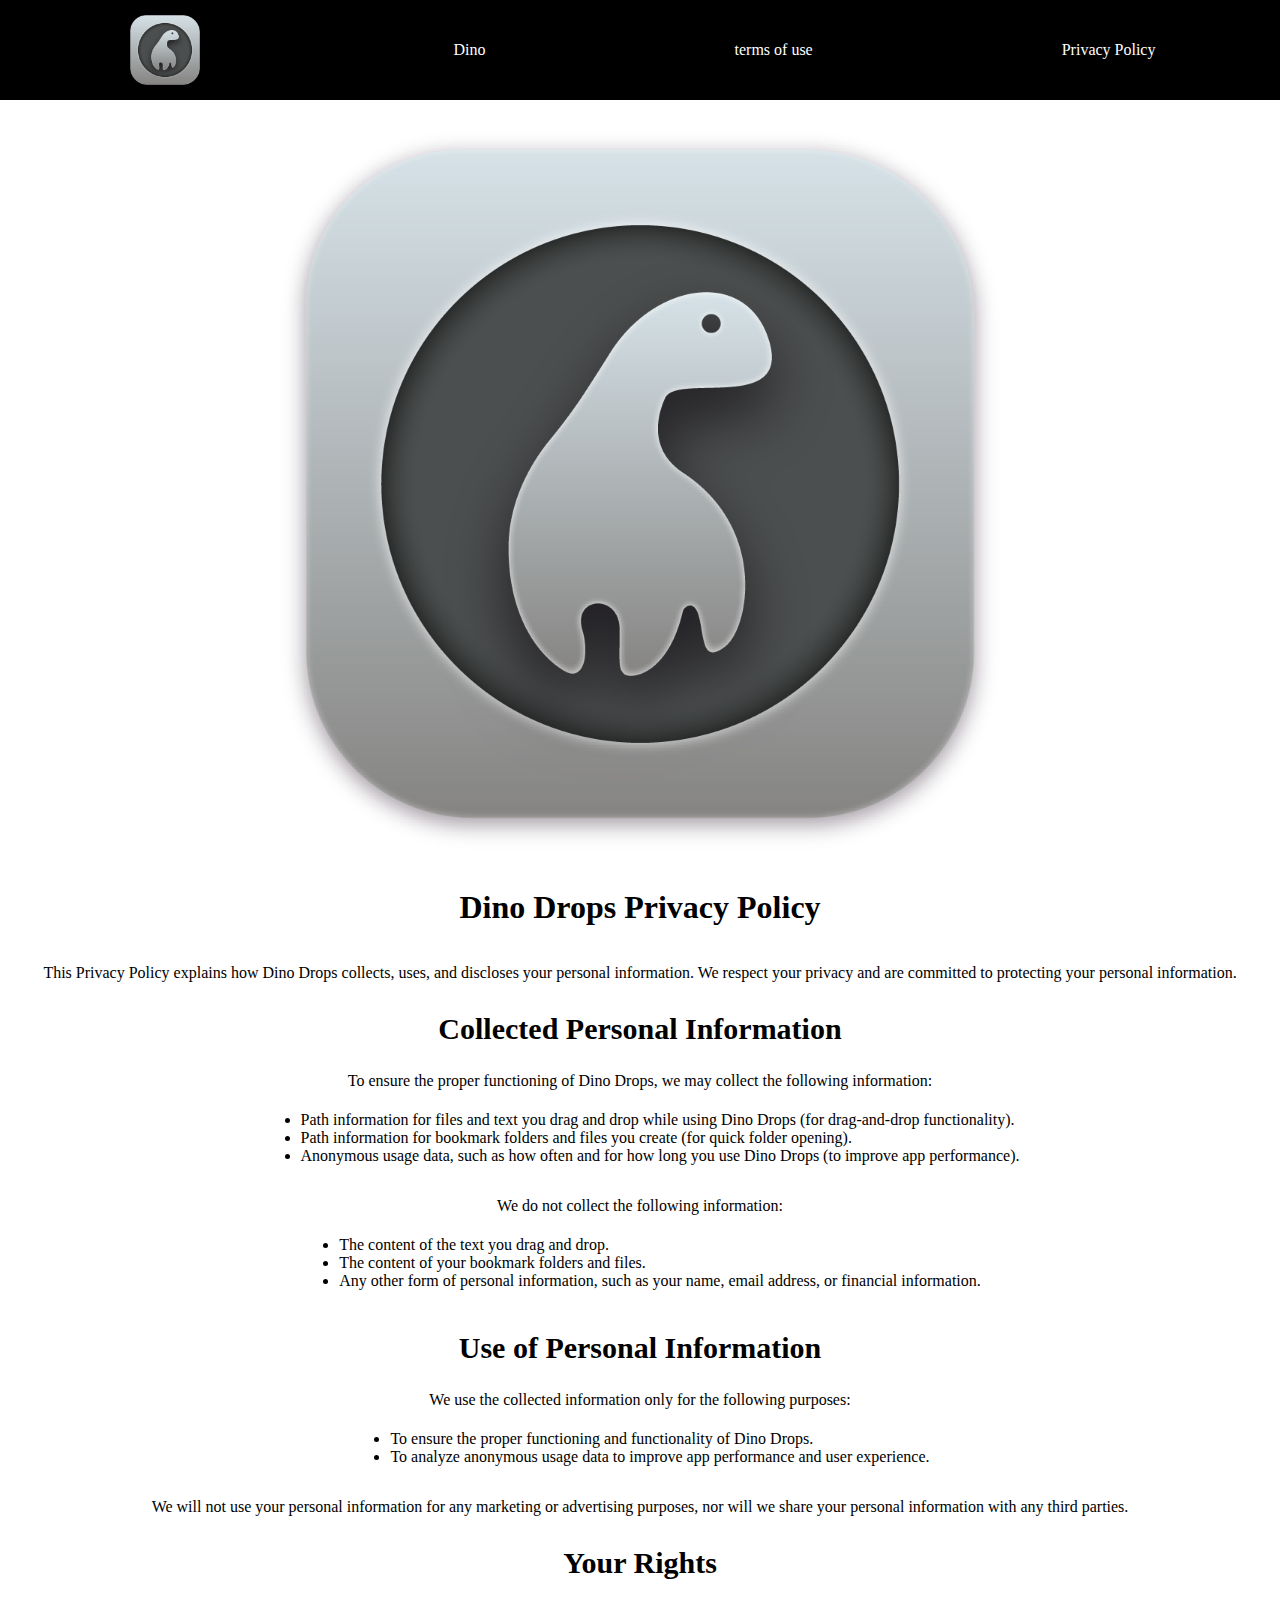
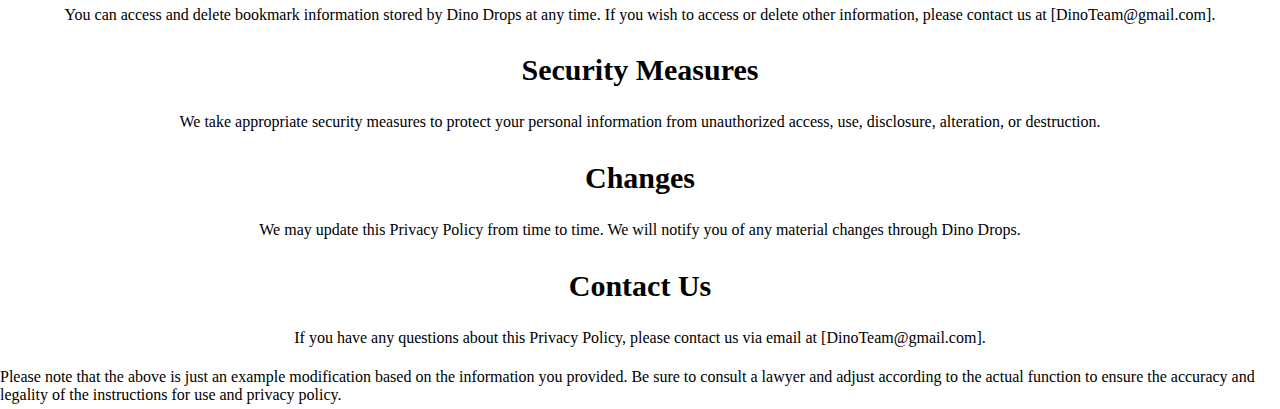
==== privacypolicy.html @ da44a67a "[Init]1.0" ====
<!DOCTYPE html>
<html lang="en">
<head>
    <meta charset="UTF-8">
    <meta name="viewport" content="width=device-width, initial-scale=1.0">
    <title>DINO</title>
</head>
<style>
body {
    margin: 0;
    padding: 0;
    display: flex;
    flex-direction: column;
    align-items: center;
}

.navbar {
    background-color: black;
    width: 100%;
    display: flex;
    justify-content: space-around;
    padding: 10px 0;
}

.navbar a {
    color: white;
	line-height: 80px;
    text-decoration: none;
}

.navbar img {
    width: 80px;
}


.title {
    font-size: 30px;
    text-align: center;
}

.content {
    font-size: 12px;
    text-align: left;
}


h2 {
      font-size: 30px;
      margin-bottom: 10px;
    }

    strong {
      font-weight: bold;
    }

    p {
      margin-bottom: 5px;
    }
</style>


<body>
    <div class="navbar">
		<img src="./app.png" alt="" />
        <a href="index.html">Dino</a>
        <a href="termsofuse.html">terms of use</a>
        <a href="privacypolicy.html">Privacy Policy</a>
    </div>
    <img src="./app.png" alt="" / style="width: 60vw;">
     <h1>Dino Drops Privacy Policy</h1>
    
        <p>This Privacy Policy explains how Dino Drops collects, uses, and discloses your personal information. We respect your privacy and are committed to protecting your personal information.</p>
    
        <h2>Collected Personal Information</h2>
    
        <p>To ensure the proper functioning of Dino Drops, we may collect the following information:</p>
    
        <ul>
            <li>Path information for files and text you drag and drop while using Dino Drops (for drag-and-drop functionality).</li>
            <li>Path information for bookmark folders and files you create (for quick folder opening).</li>
            <li>Anonymous usage data, such as how often and for how long you use Dino Drops (to improve app performance).</li>
        </ul>
    
        <p>We do not collect the following information:</p>
    
        <ul>
            <li>The content of the text you drag and drop.</li>
            <li>The content of your bookmark folders and files.</li>
            <li>Any other form of personal information, such as your name, email address, or financial information.</li>
        </ul>
    
        <h2>Use of Personal Information</h2>
    
        <p>We use the collected information only for the following purposes:</p>
    
        <ul>
            <li>To ensure the proper functioning and functionality of Dino Drops.</li>
            <li>To analyze anonymous usage data to improve app performance and user experience.</li>
        </ul>
    
        <p>We will not use your personal information for any marketing or advertising purposes, nor will we share your personal information with any third parties.</p>
    
        <h2>Your Rights</h2>
    
        <p>You can access and delete bookmark information stored by Dino Drops at any time. If you wish to access or delete other information, please contact us at [DinoTeam@gmail.com].</p>
    
        <h2>Security Measures</h2>
    
        <p>We take appropriate security measures to protect your personal information from unauthorized access, use, disclosure, alteration, or destruction.</p>
    
        <h2>Changes</h2>
    
        <p>We may update this Privacy Policy from time to time. We will notify you of any material changes through Dino Drops.</p>
    
        <h2>Contact Us</h2>
    
        <p>If you have any questions about this Privacy Policy, please contact us via email at [DinoTeam@gmail.com].</p>
    
        <p>Please note that the above is just an example modification based on the information you provided. Be sure to consult a lawyer and adjust according to the actual function to ensure the accuracy and legality of the instructions for use and privacy policy.</p>
</body>
</html>
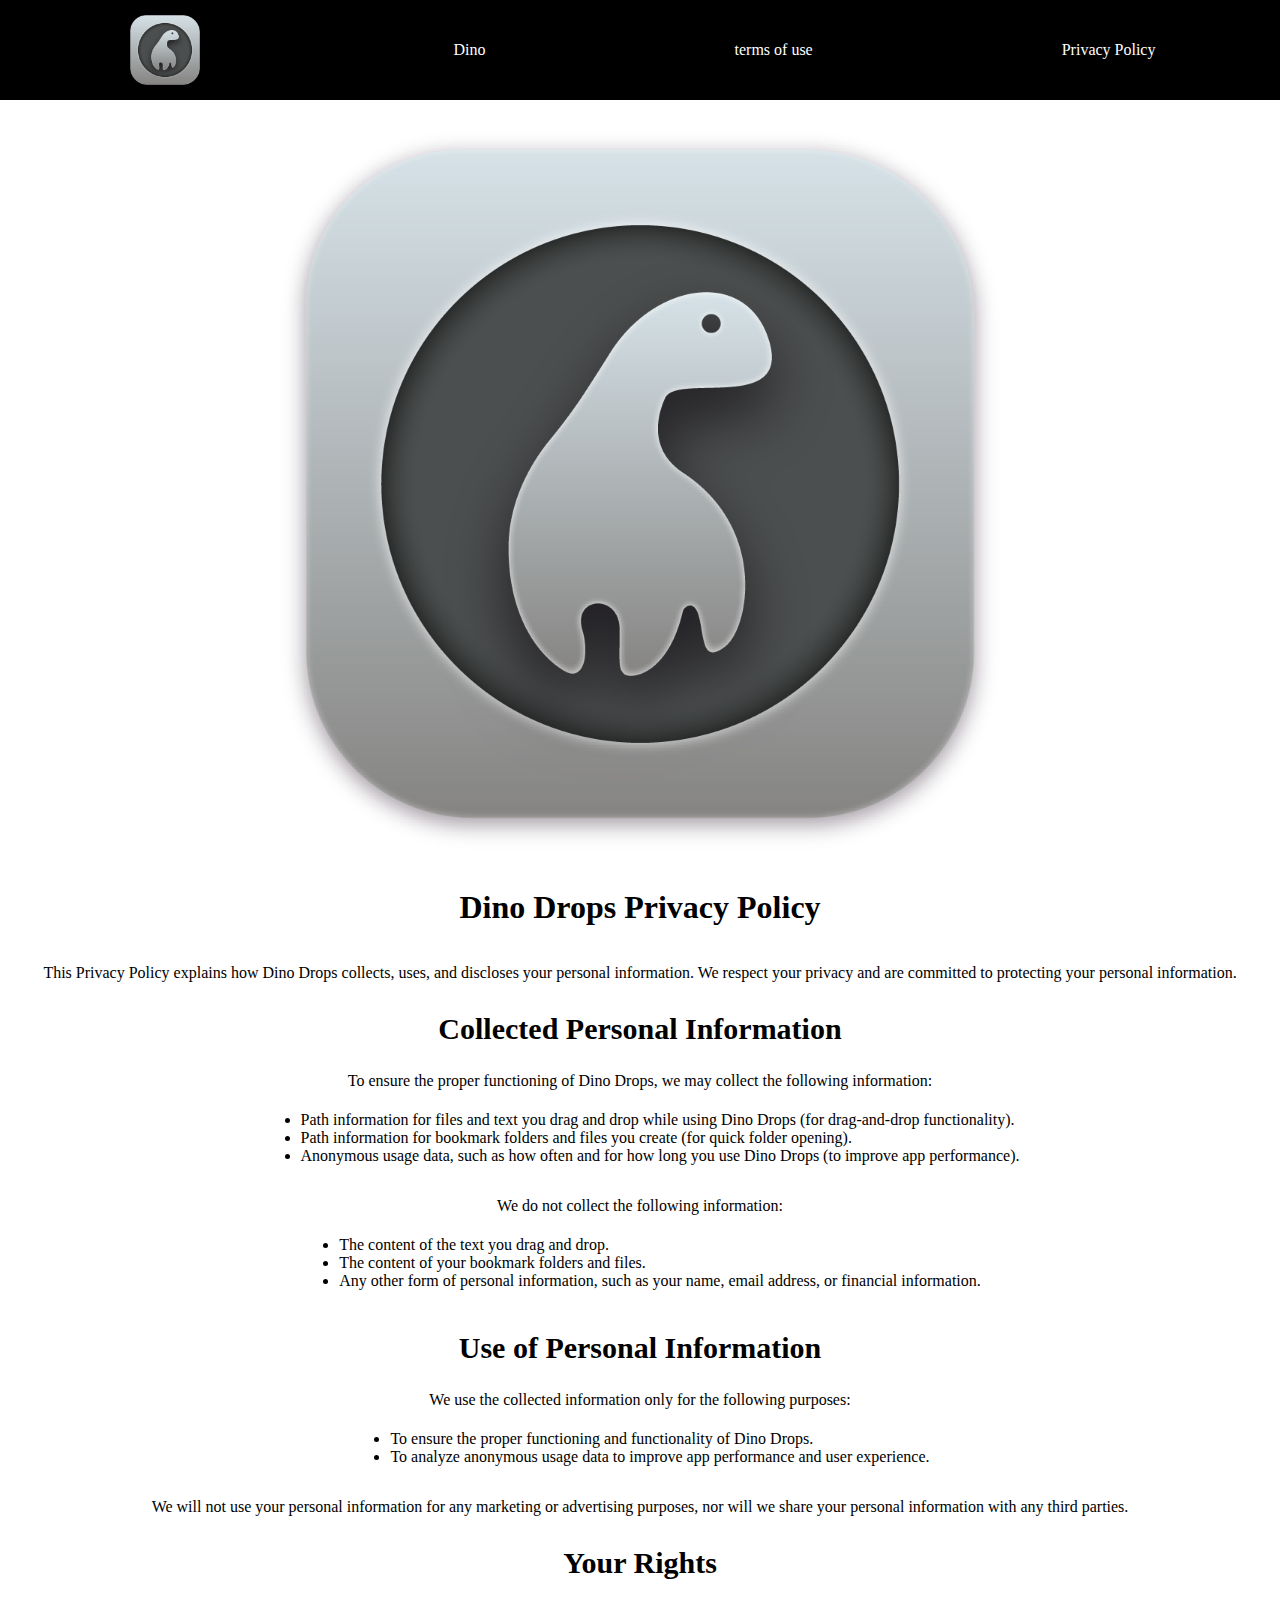
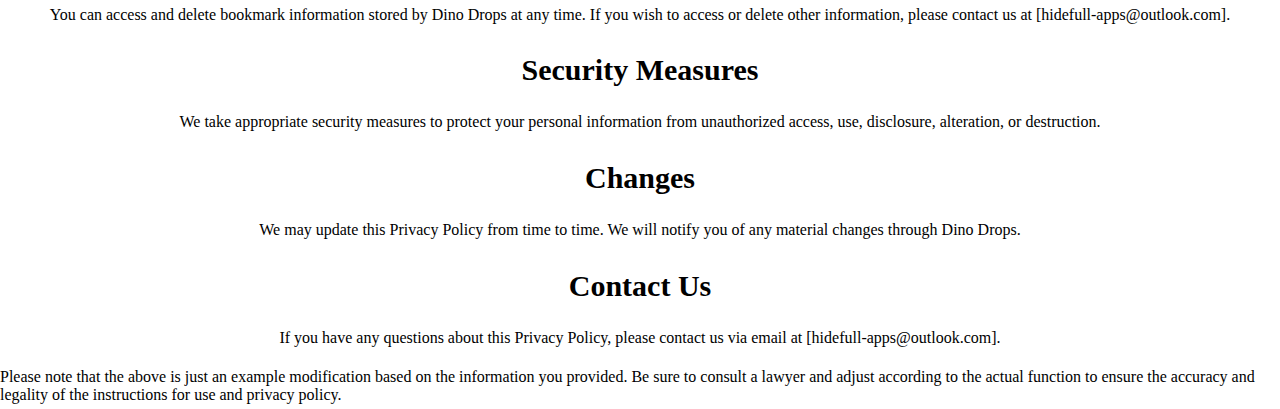
==== commit 3511d6fb: "Update privacypolicy.html" ====
--- a/privacypolicy.html
+++ b/privacypolicy.html
@@ -102,7 +102,7 @@
     
         <h2>Your Rights</h2>
     
-        <p>You can access and delete bookmark information stored by Dino Drops at any time. If you wish to access or delete other information, please contact us at [DinoTeam@gmail.com].</p>
+        <p>You can access and delete bookmark information stored by Dino Drops at any time. If you wish to access or delete other information, please contact us at [hidefull-apps@outlook.com].</p>
     
         <h2>Security Measures</h2>
     
@@ -114,7 +114,7 @@
     
         <h2>Contact Us</h2>
     
-        <p>If you have any questions about this Privacy Policy, please contact us via email at [DinoTeam@gmail.com].</p>
+        <p>If you have any questions about this Privacy Policy, please contact us via email at [hidefull-apps@outlook.com].</p>
     
         <p>Please note that the above is just an example modification based on the information you provided. Be sure to consult a lawyer and adjust according to the actual function to ensure the accuracy and legality of the instructions for use and privacy policy.</p>
 </body>
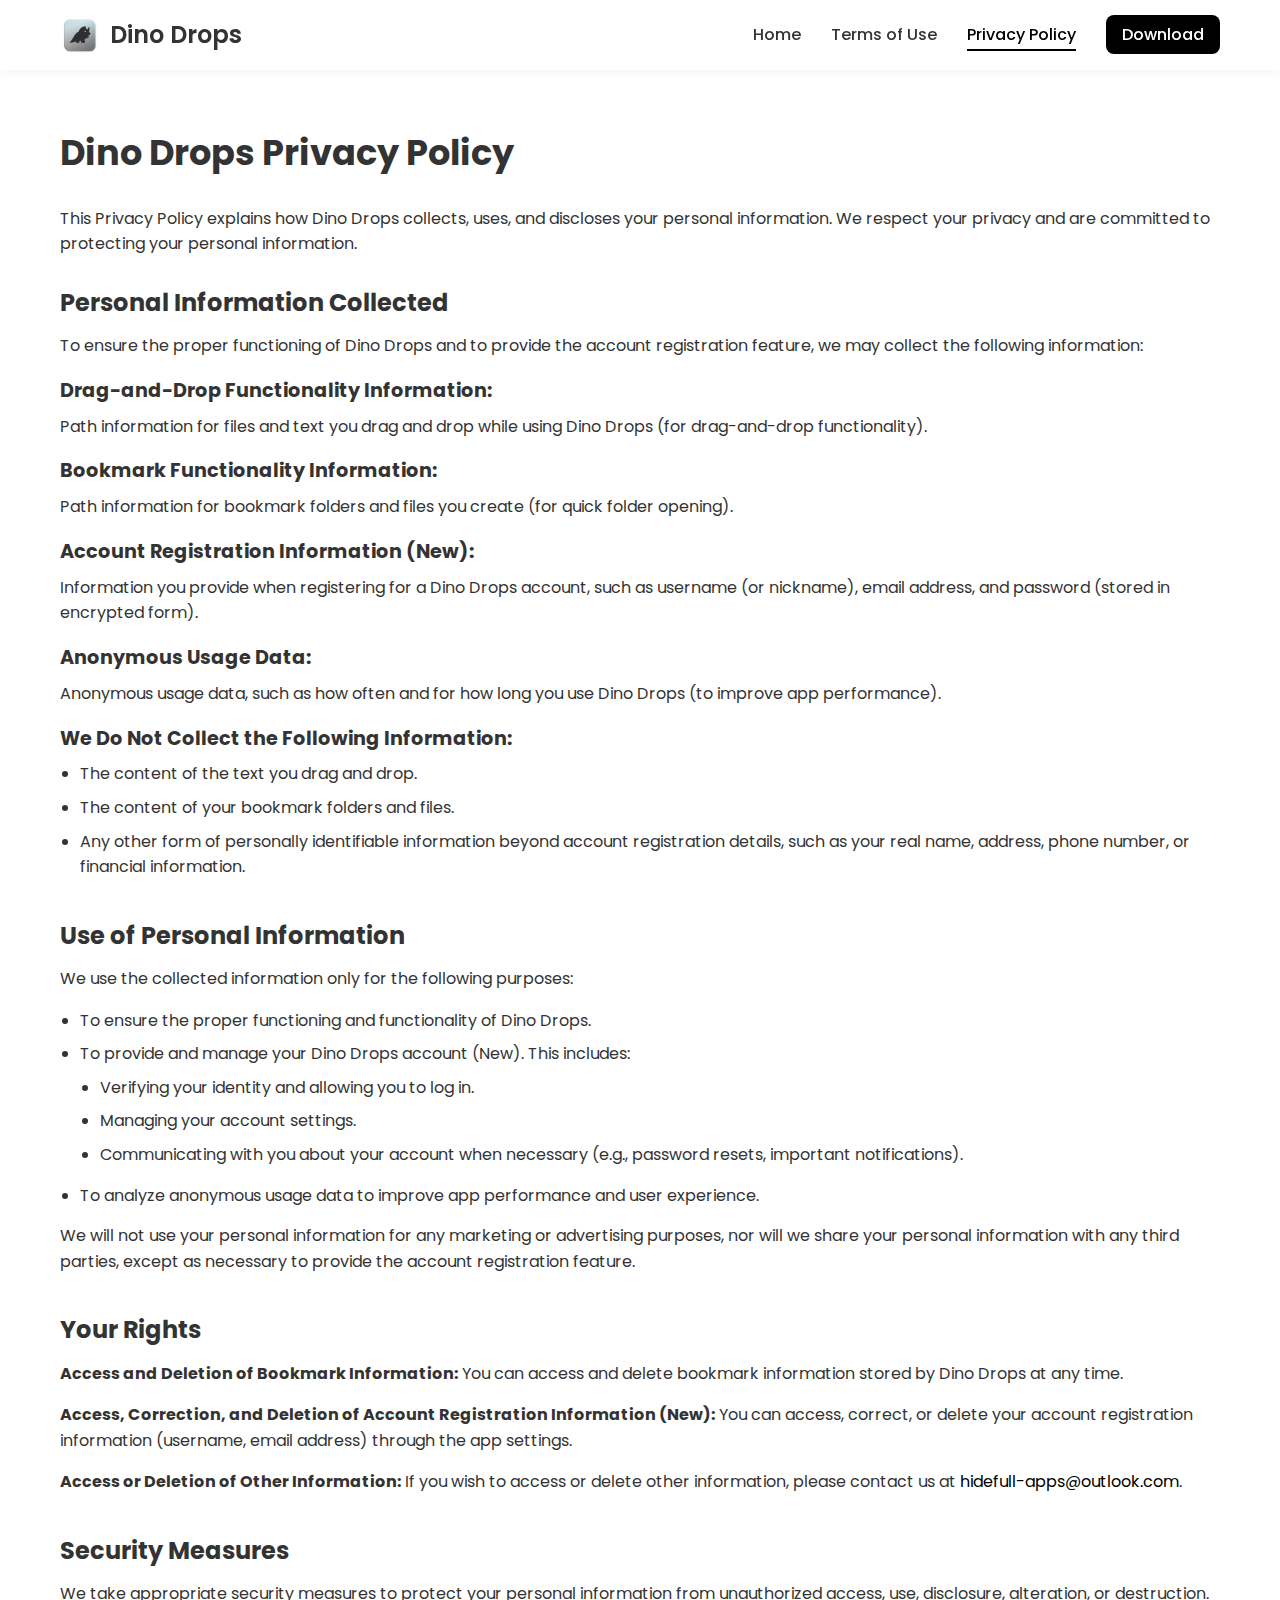
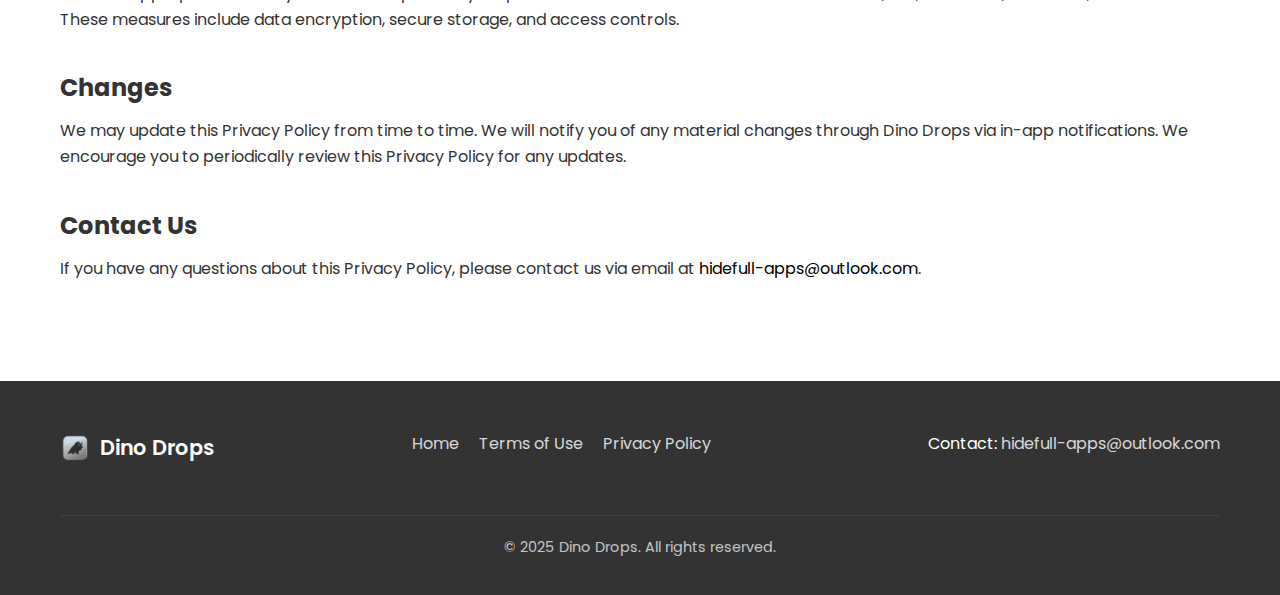
==== commit afec8d90: "1.1" ====
--- a/privacypolicy.html
+++ b/privacypolicy.html
@@ -1,121 +1,136 @@
-<!DOCTYPE html>
-<html lang="en">
-<head>
-    <meta charset="UTF-8">
-    <meta name="viewport" content="width=device-width, initial-scale=1.0">
-    <title>DINO</title>
-</head>
-<style>
-body {
-    margin: 0;
-    padding: 0;
-    display: flex;
-    flex-direction: column;
-    align-items: center;
-}
-
-.navbar {
-    background-color: black;
-    width: 100%;
-    display: flex;
-    justify-content: space-around;
-    padding: 10px 0;
-}
-
-.navbar a {
-    color: white;
-	line-height: 80px;
-    text-decoration: none;
-}
-
-.navbar img {
-    width: 80px;
-}
-
-
-.title {
-    font-size: 30px;
-    text-align: center;
-}
-
-.content {
-    font-size: 12px;
-    text-align: left;
-}
-
-
-h2 {
-      font-size: 30px;
-      margin-bottom: 10px;
-    }
-
-    strong {
-      font-weight: bold;
-    }
-
-    p {
-      margin-bottom: 5px;
-    }
-</style>
-
-
-<body>
-    <div class="navbar">
-		<img src="./app.png" alt="" />
-        <a href="index.html">Dino</a>
-        <a href="termsofuse.html">terms of use</a>
-        <a href="privacypolicy.html">Privacy Policy</a>
-    </div>
-    <img src="./app.png" alt="" / style="width: 60vw;">
-     <h1>Dino Drops Privacy Policy</h1>
-    
-        <p>This Privacy Policy explains how Dino Drops collects, uses, and discloses your personal information. We respect your privacy and are committed to protecting your personal information.</p>
-    
-        <h2>Collected Personal Information</h2>
-    
-        <p>To ensure the proper functioning of Dino Drops, we may collect the following information:</p>
-    
-        <ul>
-            <li>Path information for files and text you drag and drop while using Dino Drops (for drag-and-drop functionality).</li>
-            <li>Path information for bookmark folders and files you create (for quick folder opening).</li>
-            <li>Anonymous usage data, such as how often and for how long you use Dino Drops (to improve app performance).</li>
-        </ul>
-    
-        <p>We do not collect the following information:</p>
-    
-        <ul>
-            <li>The content of the text you drag and drop.</li>
-            <li>The content of your bookmark folders and files.</li>
-            <li>Any other form of personal information, such as your name, email address, or financial information.</li>
-        </ul>
-    
-        <h2>Use of Personal Information</h2>
-    
-        <p>We use the collected information only for the following purposes:</p>
-    
-        <ul>
-            <li>To ensure the proper functioning and functionality of Dino Drops.</li>
-            <li>To analyze anonymous usage data to improve app performance and user experience.</li>
-        </ul>
-    
-        <p>We will not use your personal information for any marketing or advertising purposes, nor will we share your personal information with any third parties.</p>
-    
-        <h2>Your Rights</h2>
-    
-        <p>You can access and delete bookmark information stored by Dino Drops at any time. If you wish to access or delete other information, please contact us at [hidefull-apps@outlook.com].</p>
-    
-        <h2>Security Measures</h2>
-    
-        <p>We take appropriate security measures to protect your personal information from unauthorized access, use, disclosure, alteration, or destruction.</p>
-    
-        <h2>Changes</h2>
-    
-        <p>We may update this Privacy Policy from time to time. We will notify you of any material changes through Dino Drops.</p>
-    
-        <h2>Contact Us</h2>
-    
-        <p>If you have any questions about this Privacy Policy, please contact us via email at [hidefull-apps@outlook.com].</p>
-    
-        <p>Please note that the above is just an example modification based on the information you provided. Be sure to consult a lawyer and adjust according to the actual function to ensure the accuracy and legality of the instructions for use and privacy policy.</p>
-</body>
-</html>
+<!DOCTYPE html>
+<html lang="en">
+<head>
+    <meta charset="UTF-8">
+    <meta name="viewport" content="width=device-width, initial-scale=1.0">
+    <title>Privacy Policy - Dino Drops</title>
+    <link rel="stylesheet" href="styles.css">
+    <link rel="icon" href="favicon.ico" type="image/x-icon">
+    <link rel="icon" type="image/png" href="./newicon.png">
+    <link rel="preconnect" href="https://fonts.googleapis.com">
+    <link rel="preconnect" href="https://fonts.gstatic.com" crossorigin>
+    <link href="https://fonts.googleapis.com/css2?family=Poppins:wght@300;400;500;600;700&display=swap" rel="stylesheet">
+</head>
+<body>
+    <header>
+        <div class="container">
+            <nav>
+                <div class="logo">
+                    <img src="newicon.png" alt="Dino Drops Logo">
+                    <span>Dino Drops</span>
+                </div>
+                <div class="menu-toggle">
+                    <span></span>
+                    <span></span>
+                    <span></span>
+                </div>
+                <ul class="nav-links">
+                    <li><a href="index.html">Home</a></li>
+                    <li><a href="termsofuse.html">Terms of Use</a></li>
+                    <li><a href="privacypolicy.html" class="active">Privacy Policy</a></li>
+                    <li><a href="https://apps.apple.com/us/app/new-file-monitor-dino-drops/id6502590534" class="download-btn">Download</a></li>
+                </ul>
+            </nav>
+        </div>
+    </header>
+
+    <section class="legal-content">
+        <div class="container">
+            <h1>Dino Drops Privacy Policy</h1>
+            
+            <div class="legal-intro">
+                <p>This Privacy Policy explains how Dino Drops collects, uses, and discloses your personal information. We respect your privacy and are committed to protecting your personal information.</p>
+            </div>
+
+            <div class="legal-section">
+                <h2>Personal Information Collected</h2>
+                <p>To ensure the proper functioning of Dino Drops and to provide the account registration feature, we may collect the following information:</p>
+                
+                <h3>Drag-and-Drop Functionality Information:</h3>
+                <p>Path information for files and text you drag and drop while using Dino Drops (for drag-and-drop functionality).</p>
+                
+                <h3>Bookmark Functionality Information:</h3>
+                <p>Path information for bookmark folders and files you create (for quick folder opening).</p>
+                
+                <h3>Account Registration Information (New):</h3>
+                <p>Information you provide when registering for a Dino Drops account, such as username (or nickname), email address, and password (stored in encrypted form).</p>
+                
+                <h3>Anonymous Usage Data:</h3>
+                <p>Anonymous usage data, such as how often and for how long you use Dino Drops (to improve app performance).</p>
+                
+                <h3>We Do Not Collect the Following Information:</h3>
+                <ul>
+                    <li>The content of the text you drag and drop.</li>
+                    <li>The content of your bookmark folders and files.</li>
+                    <li>Any other form of personally identifiable information beyond account registration details, such as your real name, address, phone number, or financial information.</li>
+                </ul>
+            </div>
+
+            <div class="legal-section">
+                <h2>Use of Personal Information</h2>
+                <p>We use the collected information only for the following purposes:</p>
+                <ul>
+                    <li>To ensure the proper functioning and functionality of Dino Drops.</li>
+                    <li>To provide and manage your Dino Drops account (New). This includes:
+                        <ul>
+                            <li>Verifying your identity and allowing you to log in.</li>
+                            <li>Managing your account settings.</li>
+                            <li>Communicating with you about your account when necessary (e.g., password resets, important notifications).</li>
+                        </ul>
+                    </li>
+                    <li>To analyze anonymous usage data to improve app performance and user experience.</li>
+                </ul>
+                <p>We will not use your personal information for any marketing or advertising purposes, nor will we share your personal information with any third parties, except as necessary to provide the account registration feature.</p>
+            </div>
+
+            <div class="legal-section">
+                <h2>Your Rights</h2>
+                <p><strong>Access and Deletion of Bookmark Information:</strong> You can access and delete bookmark information stored by Dino Drops at any time.</p>
+                <p><strong>Access, Correction, and Deletion of Account Registration Information (New):</strong> You can access, correct, or delete your account registration information (username, email address) through the app settings.</p>
+                <p><strong>Access or Deletion of Other Information:</strong> If you wish to access or delete other information, please contact us at <a href="mailto:hidefull-apps@outlook.com">hidefull-apps@outlook.com</a>.</p>
+            </div>
+
+            <div class="legal-section">
+                <h2>Security Measures</h2>
+                <p>We take appropriate security measures to protect your personal information from unauthorized access, use, disclosure, alteration, or destruction. These measures include data encryption, secure storage, and access controls.</p>
+            </div>
+
+            <div class="legal-section">
+                <h2>Changes</h2>
+                <p>We may update this Privacy Policy from time to time. We will notify you of any material changes through Dino Drops via in-app notifications. We encourage you to periodically review this Privacy Policy for any updates.</p>
+            </div>
+
+            <div class="legal-section">
+                <h2>Contact Us</h2>
+                <p>If you have any questions about this Privacy Policy, please contact us via email at <a href="mailto:hidefull-apps@outlook.com">hidefull-apps@outlook.com</a>.</p>
+            </div>
+        </div>
+    </section>
+
+    <footer>
+        <div class="container">
+            <div class="footer-content">
+                <div class="footer-logo">
+                    <img src="newicon.png" alt="Dino Drops Logo">
+                    <span>Dino Drops</span>
+                </div>
+                <div class="footer-links">
+                    <ul>
+                        <li><a href="index.html">Home</a></li>
+                        <li><a href="termsofuse.html">Terms of Use</a></li>
+                        <li><a href="privacypolicy.html">Privacy Policy</a></li>
+                    </ul>
+                </div>
+                <div class="footer-contact">
+                    <p>Contact: <a href="mailto:hidefull-apps@outlook.com">hidefull-apps@outlook.com</a></p>
+                </div>
+            </div>
+            <div class="copyright">
+                <p>&copy; 2025 Dino Drops. All rights reserved.</p>
+            </div>
+        </div>
+    </footer>
+
+    <script src="script.js"></script>
+</body>
+</html>--- a/styles.css
+++ b/styles.css
@@ -0,0 +1,662 @@
+/* Base Styles */
+:root {
+    --primary-color: #333333;
+    --secondary-color: #e0e5e9;
+    --accent-color: #000000;
+    --text-color: #333333;
+    --light-text: #ffffff;
+    --background-color: #ffffff;
+    --light-gray: #f5f7f9;
+    --medium-gray: #d1d8e0;
+    --dark-gray: #4a4a4a;
+    --border-radius: 8px;
+    --box-shadow: 0 4px 12px rgba(0, 0, 0, 0.1);
+    --transition: all 0.3s ease;
+}
+
+* {
+    margin: 0;
+    padding: 0;
+    box-sizing: border-box;
+}
+
+body {
+    font-family: 'Poppins', sans-serif;
+    color: var(--text-color);
+    background-color: var(--background-color);
+    line-height: 1.6;
+}
+
+.container {
+    width: 100%;
+    max-width: 1200px;
+    margin: 0 auto;
+    padding: 0 20px;
+}
+
+a {
+    text-decoration: none;
+    color: var(--accent-color);
+    transition: var(--transition);
+}
+
+a:hover {
+    color: #1f1f1f;
+}
+
+ul {
+    list-style: none;
+}
+
+img {
+    max-width: 100%;
+    height: auto;
+}
+
+h1, h2, h3, h4, h5, h6 {
+    margin-bottom: 1rem;
+    line-height: 1.3;
+}
+
+p {
+    margin-bottom: 1rem;
+}
+
+/* Header & Navigation */
+header {
+    background-color: var(--background-color);
+    box-shadow: 0 2px 10px rgba(0, 0, 0, 0.05);
+    position: sticky;
+    top: 0;
+    z-index: 100;
+}
+
+nav {
+    display: flex;
+    justify-content: space-between;
+    align-items: center;
+    padding: 15px 0;
+}
+
+.logo {
+    display: flex;
+    align-items: center;
+}
+
+.logo img {
+    width: 40px;
+    height: 40px;
+    margin-right: 10px;
+}
+
+.logo span {
+    font-size: 1.5rem;
+    font-weight: 600;
+    color: var(--primary-color);
+}
+
+.nav-links {
+    display: flex;
+    align-items: center;
+}
+
+.nav-links li {
+    margin-left: 30px;
+}
+
+.nav-links a {
+    color: var(--text-color);
+    font-weight: 500;
+    position: relative;
+}
+
+.nav-links a:hover,
+.nav-links a.active {
+    color: var(--accent-color);
+}
+
+.nav-links a.active::after {
+    content: '';
+    position: absolute;
+    bottom: -5px;
+    left: 0;
+    width: 100%;
+    height: 2px;
+    background-color: var(--accent-color);
+}
+
+.download-btn {
+    background-color: var(--accent-color);
+    color: var(--light-text) !important;
+    padding: 8px 16px;
+    border-radius: var(--border-radius);
+    transition: var(--transition);
+}
+
+.download-btn:hover {
+    background-color: #303030;
+    transform: translateY(-2px);
+}
+
+.menu-toggle {
+    display: none;
+    flex-direction: column;
+    cursor: pointer;
+}
+
+.menu-toggle span {
+    width: 25px;
+    height: 3px;
+    background-color: var(--primary-color);
+    margin: 2px 0;
+    transition: var(--transition);
+}
+
+/* Hero Section */
+.hero {
+    padding: 80px 0;
+    background: linear-gradient(135deg, var(--light-gray) 0%, var(--secondary-color) 100%);
+    position: relative;
+    overflow: hidden;
+}
+
+.hero .container {
+    display: flex;
+    align-items: center;
+    justify-content: space-between;
+}
+
+.hero-content {
+    flex: 1;
+    max-width: 550px;
+}
+
+.hero-content h1 {
+    font-size: 2.5rem;
+    font-weight: 700;
+    margin-bottom: 20px;
+    color: var(--primary-color);
+}
+
+.hero-content p {
+    font-size: 1.1rem;
+    margin-bottom: 30px;
+    color: var(--dark-gray);
+}
+
+.cta-button {
+    display: inline-block;
+    background-color: var(--accent-color);
+    color: var(--light-text);
+    padding: 12px 24px;
+    border-radius: var(--border-radius);
+    font-weight: 600;
+    transition: var(--transition);
+}
+
+.cta-button:hover {
+    background-color: #3a7d4b;
+    transform: translateY(-3px);
+    box-shadow: 0 6px 15px rgba(74, 157, 95, 0.3);
+    color: var(--light-text);
+}
+
+.hero-image {
+    flex: 1;
+    display: flex;
+    flex-direction: column;
+    align-items: center;
+    position: relative;
+}
+
+.app-icon {
+    width: 120px;
+    height: 120px;
+    margin-bottom: 20px;
+    border-radius: 20px;
+    box-shadow: var(--box-shadow);
+}
+
+.app-preview {
+    width: 100%;
+    max-width: 500px;
+}
+
+.mac-window {
+    background-color: var(--background-color);
+    border-radius: 10px;
+    box-shadow: 0 10px 30px rgba(0, 0, 0, 0.15);
+    overflow: hidden;
+}
+
+.window-controls {
+    display: flex;
+    align-items: center;
+    background-color: #f0f0f0;
+    padding: 10px;
+    border-bottom: 1px solid #e0e0e0;
+}
+
+.control {
+    width: 12px;
+    height: 12px;
+    border-radius: 50%;
+    margin-right: 8px;
+}
+
+.control.red {
+    background-color: #ff5f57;
+}
+
+.control.yellow {
+    background-color: #ffbd2e;
+}
+
+.control.green {
+    background-color: #28c940;
+}
+
+.window-content {
+    padding: 20px;
+}
+
+.dino-interface {
+    display: flex;
+    min-height: 300px;
+}
+
+.dino-sidebar {
+    width: 150px;
+    background-color: var(--light-gray);
+    padding: 15px;
+    border-radius: 8px;
+}
+
+.sidebar-item {
+    padding: 10px;
+    margin-bottom: 5px;
+    border-radius: 5px;
+    cursor: pointer;
+    transition: var(--transition);
+}
+
+.sidebar-item:hover {
+    background-color: rgba(0, 0, 0, 0.05);
+}
+
+.sidebar-item.active {
+    background-color: var(--accent-color);
+    color: var(--light-text);
+}
+
+.dino-main {
+    flex: 1;
+    padding: 0 20px;
+}
+
+.dino-header {
+    margin-bottom: 20px;
+}
+
+.dino-dropzone {
+    display: flex;
+    flex-direction: column;
+    align-items: center;
+    justify-content: center;
+    height: 200px;
+    border: 2px dashed var(--medium-gray);
+    border-radius: var(--border-radius);
+    background-color: var(--light-gray);
+    transition: var(--transition);
+}
+
+.dino-dropzone:hover {
+    border-color: var(--accent-color);
+    background-color: rgba(74, 157, 95, 0.05);
+}
+
+.dino-mascot {
+    width: 80px;
+    height: 80px;
+    background-image: url('newicon.png');
+    background-size: contain;
+    background-repeat: no-repeat;
+    background-position: center;
+    margin-bottom: 15px;
+}
+
+.dino-dropzone p {
+    color: var(--dark-gray);
+    font-weight: 500;
+}
+
+/* Features Section */
+.features {
+    padding: 80px 0;
+    background-color: var(--background-color);
+}
+
+.features h2 {
+    text-align: center;
+    font-size: 2rem;
+    margin-bottom: 50px;
+}
+
+.feature-grid {
+    display: grid;
+    grid-template-columns: repeat(auto-fit, minmax(250px, 1fr));
+    gap: 30px;
+}
+
+.feature-card {
+    background-color: var(--light-gray);
+    padding: 30px;
+    border-radius: var(--border-radius);
+    box-shadow: var(--box-shadow);
+    transition: var(--transition);
+    text-align: center;
+}
+
+.feature-card:hover {
+    transform: translateY(-5px);
+    box-shadow: 0 8px 20px rgba(0, 0, 0, 0.15);
+}
+
+.feature-icon {
+    width: 60px;
+    height: 60px;
+    margin: 0 auto 20px;
+    background-color: rgba(74, 157, 95, 0.1);
+    border-radius: 50%;
+    display: flex;
+    align-items: center;
+    justify-content: center;
+    position: relative;
+}
+
+.feature-icon::before {
+    content: '';
+    position: absolute;
+    width: 30px;
+    height: 30px;
+    background-size: contain;
+    background-repeat: no-repeat;
+    background-position: center;
+}
+
+.feature-icon.drag-drop::before {
+    background-image: url("data:image/svg+xml,%3Csvg xmlns='http://www.w3.org/2000/svg' viewBox='0 0 24 24' fill='none' stroke='%234a9d5f' stroke-width='2' stroke-linecap='round' stroke-linejoin='round'%3E%3Cpath d='M14 2H6a2 2 0 0 0-2 2v16a2 2 0 0 0 2 2h12a2 2 0 0 0 2-2V8z'/%3E%3Cpolyline points='14 2 14 8 20 8'/%3E%3Cline x1='12' y1='18' x2='12' y2='12'/%3E%3Cline x1='9' y1='15' x2='15' y2='15'/%3E%3C/svg%3E");
+}
+
+.feature-icon.folder-access::before {
+    background-image: url("data:image/svg+xml,%3Csvg xmlns='http://www.w3.org/2000/svg' viewBox='0 0 24 24' fill='none' stroke='%234a9d5f' stroke-width='2' stroke-linecap='round' stroke-linejoin='round'%3E%3Cpath d='M22 19a2 2 0 0 1-2 2H4a2 2 0 0 1-2-2V5a2 2 0 0 1 2-2h5l2 3h9a2 2 0 0 1 2 2z'/%3E%3C/svg%3E");
+}
+
+.feature-icon.network-speed::before {
+    background-image: url("data:image/svg+xml,%3Csvg xmlns='http://www.w3.org/2000/svg' viewBox='0 0 24 24' fill='none' stroke='%234a9d5f' stroke-width='2' stroke-linecap='round' stroke-linejoin='round'%3E%3Cpath d='M2 16.1A5 5 0 0 1 5.9 20M2 12.05A9 9 0 0 1 9.95 20M2 8V6a2 2 0 0 1 2-2h16a2 2 0 0 1 2 2v12a2 2 0 0 1-2 2h-6'/%3E%3Cline x1='2' y1='20' x2='2.01' y2='20'/%3E%3C/svg%3E");
+}
+
+.feature-icon.customizable::before {
+    background-image: url("data:image/svg+xml,%3Csvg xmlns='http://www.w3.org/2000/svg' viewBox='0 0 24 24' fill='none' stroke='%234a9d5f' stroke-width='2' stroke-linecap='round' stroke-linejoin='round'%3E%3Ccircle cx='12' cy='12' r='3'/%3E%3Cpath d='M19.4 15a1.65 1.65 0 0 0 .33 1.82l.06.06a2 2 0 0 1 0 2.83 2 2 0 0 1-2.83 0l-.06-.06a1.65 1.65 0 0 0-1.82-.33 1.65 1.65 0 0 0-1 1.51V21a2 2 0 0 1-2 2 2 2 0 0 1-2-2v-.09A1.65 1.65 0 0 0 9 19.4a1.65 1.65 0 0 0-1.82.33l-.06.06a2 2 0 0 1-2.83 0 2 2 0 0 1 0-2.83l.06-.06a1.65 1.65 0 0 0 .33-1.82 1.65 1.65 0 0 0-1.51-1H3a2 2 0 0 1-2-2 2 2 0 0 1 2-2h.09A1.65 1.65 0 0 0 4.6 9a1.65 1.65 0 0 0-.33-1.82l-.06-.06a2 2 0 0 1 0-2.83 2 2 0 0 1 2.83 0l.06.06a1.65 1.65 0 0 0 1.82.33H9a1.65 1.65 0 0 0 1-1.51V3a2 2 0 0 1 2-2 2 2 0 0 1 2 2v.09a1.65 1.65 0 0 0 1 1.51 1.65 1.65 0 0 0 1.82-.33l.06-.06a2 2 0 0 1 2.83 0 2 2 0 0 1 0 2.83l-.06.06a1.65 1.65 0 0 0-.33 1.82V9a1.65 1.65 0 0 0 1.51 1H21a2 2 0 0 1 2 2 2 2 0 0 1-2 2h-.09a1.65 1.65 0 0 0-1.51 1z'/%3E%3C/svg%3E");
+}
+
+.feature-icon.flexible::before {
+    background-image: url("data:image/svg+xml,%3Csvg xmlns='http://www.w3.org/2000/svg' viewBox='0 0 24 24' fill='none' stroke='%234a9d5f' stroke-width='2' stroke-linecap='round' stroke-linejoin='round'%3E%3Cpolyline points='3 6 5 6 21 6'/%3E%3Cpath d='M19 6v14a2 2 0 0 1-2 2H7a2 2 0 0 1-2-2V6m3 0V4a2 2 0 0 1 2-2h4a2 2 0 0 1 2 2v2'/%3E%3Cline x1='10' y1='11' x2='10' y2='17'/%3E%3Cline x1='14' y1='11' x2='14' y2='17'/%3E%3C/svg%3E");
+}
+
+.feature-card h3 {
+    font-size: 1.3rem;
+    margin-bottom: 15px;
+    color: var(--primary-color);
+}
+
+.feature-card p {
+    color: var(--dark-gray);
+}
+
+/* Audience Section */
+.audience {
+    padding: 80px 0;
+    background-color: var(--light-gray);
+    text-align: center;
+}
+
+.audience h2 {
+    font-size: 2rem;
+    margin-bottom: 20px;
+}
+
+.audience p {
+    max-width: 700px;
+    margin: 0 auto;
+    font-size: 1.1rem;
+    color: var(--dark-gray);
+}
+
+/* Download Section */
+.download {
+    padding: 100px 0;
+    background: linear-gradient(135deg, var(--secondary-color) 0%, var(--light-gray) 100%);
+    text-align: center;
+}
+
+.download h2 {
+    font-size: 2rem;
+    margin-bottom: 20px;
+}
+
+.download p {
+    max-width: 600px;
+    margin: 0 auto 30px;
+    font-size: 1.1rem;
+    color: var(--dark-gray);
+}
+
+.requirements {
+    margin-top: 20px;
+    font-size: 0.9rem;
+    color: var(--dark-gray);
+}
+
+/* Legal Content */
+.legal-content {
+    padding: 60px 0;
+}
+
+.legal-content h1 {
+    font-size: 2.2rem;
+    margin-bottom: 30px;
+    color: var(--primary-color);
+}
+
+.legal-intro {
+    margin-bottom: 30px;
+}
+
+.legal-section {
+    margin-bottom: 40px;
+}
+
+.legal-section h2 {
+    font-size: 1.5rem;
+    color: var(--primary-color);
+    margin-bottom: 15px;
+}
+
+.legal-section h3 {
+    font-size: 1.2rem;
+    color: var(--primary-color);
+    margin: 20px 0 10px;
+}
+
+.legal-section ul {
+    margin-left: 20px;
+    margin-bottom: 15px;
+}
+
+.legal-section ul li {
+    list-style-type: disc;
+    margin-bottom: 8px;
+}
+
+.legal-section ul ul {
+    margin-top: 8px;
+}
+
+/* Footer */
+footer {
+    background-color: var(--primary-color);
+    color: var(--light-text);
+    padding: 50px 0 20px;
+}
+
+.footer-content {
+    display: flex;
+    justify-content: space-between;
+    flex-wrap: wrap;
+    margin-bottom: 30px;
+}
+
+.footer-logo {
+    display: flex;
+    align-items: center;
+    margin-bottom: 20px;
+}
+
+.footer-logo img {
+    width: 30px;
+    height: 30px;
+    margin-right: 10px;
+    /* filter: brightness(0) invert(1); */
+}
+
+.footer-logo span {
+    font-size: 1.3rem;
+    font-weight: 600;
+}
+
+.footer-links ul {
+    display: flex;
+    flex-wrap: wrap;
+}
+
+.footer-links li {
+    margin-right: 20px;
+    margin-bottom: 10px;
+}
+
+.footer-links a {
+    color: var(--light-text);
+    opacity: 0.8;
+    transition: var(--transition);
+}
+
+.footer-links a:hover {
+    opacity: 1;
+    color: var(--light-text);
+}
+
+.footer-contact a {
+    color: var(--light-text);
+    opacity: 0.8;
+    transition: var(--transition);
+}
+
+.footer-contact a:hover {
+    opacity: 1;
+    color: var(--light-text);
+}
+
+.copyright {
+    text-align: center;
+    padding-top: 20px;
+    border-top: 1px solid rgba(255, 255, 255, 0.1);
+    font-size: 0.9rem;
+    opacity: 0.7;
+}
+
+/* Responsive Styles */
+@media (max-width: 992px) {
+    .hero .container {
+        flex-direction: column;
+    }
+    
+    .hero-content {
+        max-width: 100%;
+        text-align: center;
+        margin-bottom: 50px;
+    }
+    
+    .feature-grid {
+        grid-template-columns: repeat(2, 1fr);
+    }
+}
+
+@media (max-width: 768px) {
+    .menu-toggle {
+        display: flex;
+    }
+    
+    .nav-links {
+        position: absolute;
+        top: 70px;
+        left: 0;
+        width: 100%;
+        background-color: var(--background-color);
+        flex-direction: column;
+        align-items: center;
+        padding: 20px 0;
+        box-shadow: 0 5px 10px rgba(0, 0, 0, 0.1);
+        transform: translateY(-150%);
+        transition: transform 0.3s ease;
+        z-index: 99;
+    }
+    
+    .nav-links.active {
+        transform: translateY(0);
+    }
+    
+    .nav-links li {
+        margin: 10px 0;
+    }
+    
+    .feature-grid {
+        grid-template-columns: 1fr;
+    }
+    
+    .footer-content {
+        flex-direction: column;
+    }
+    
+    .footer-links ul {
+        flex-direction: column;
+    }
+    
+    .footer-links li {
+        margin-bottom: 15px;
+    }
+}
+
+@media (max-width: 576px) {
+    .hero-content h1 {
+        font-size: 2rem;
+    }
+    
+    .app-icon {
+        width: 100px;
+        height: 100px;
+    }
+    
+    .dino-interface {
+        flex-direction: column;
+    }
+    
+    .dino-sidebar {
+        width: 100%;
+        margin-bottom: 20px;
+    }
+    
+    .legal-content h1 {
+        font-size: 1.8rem;
+    }
+}